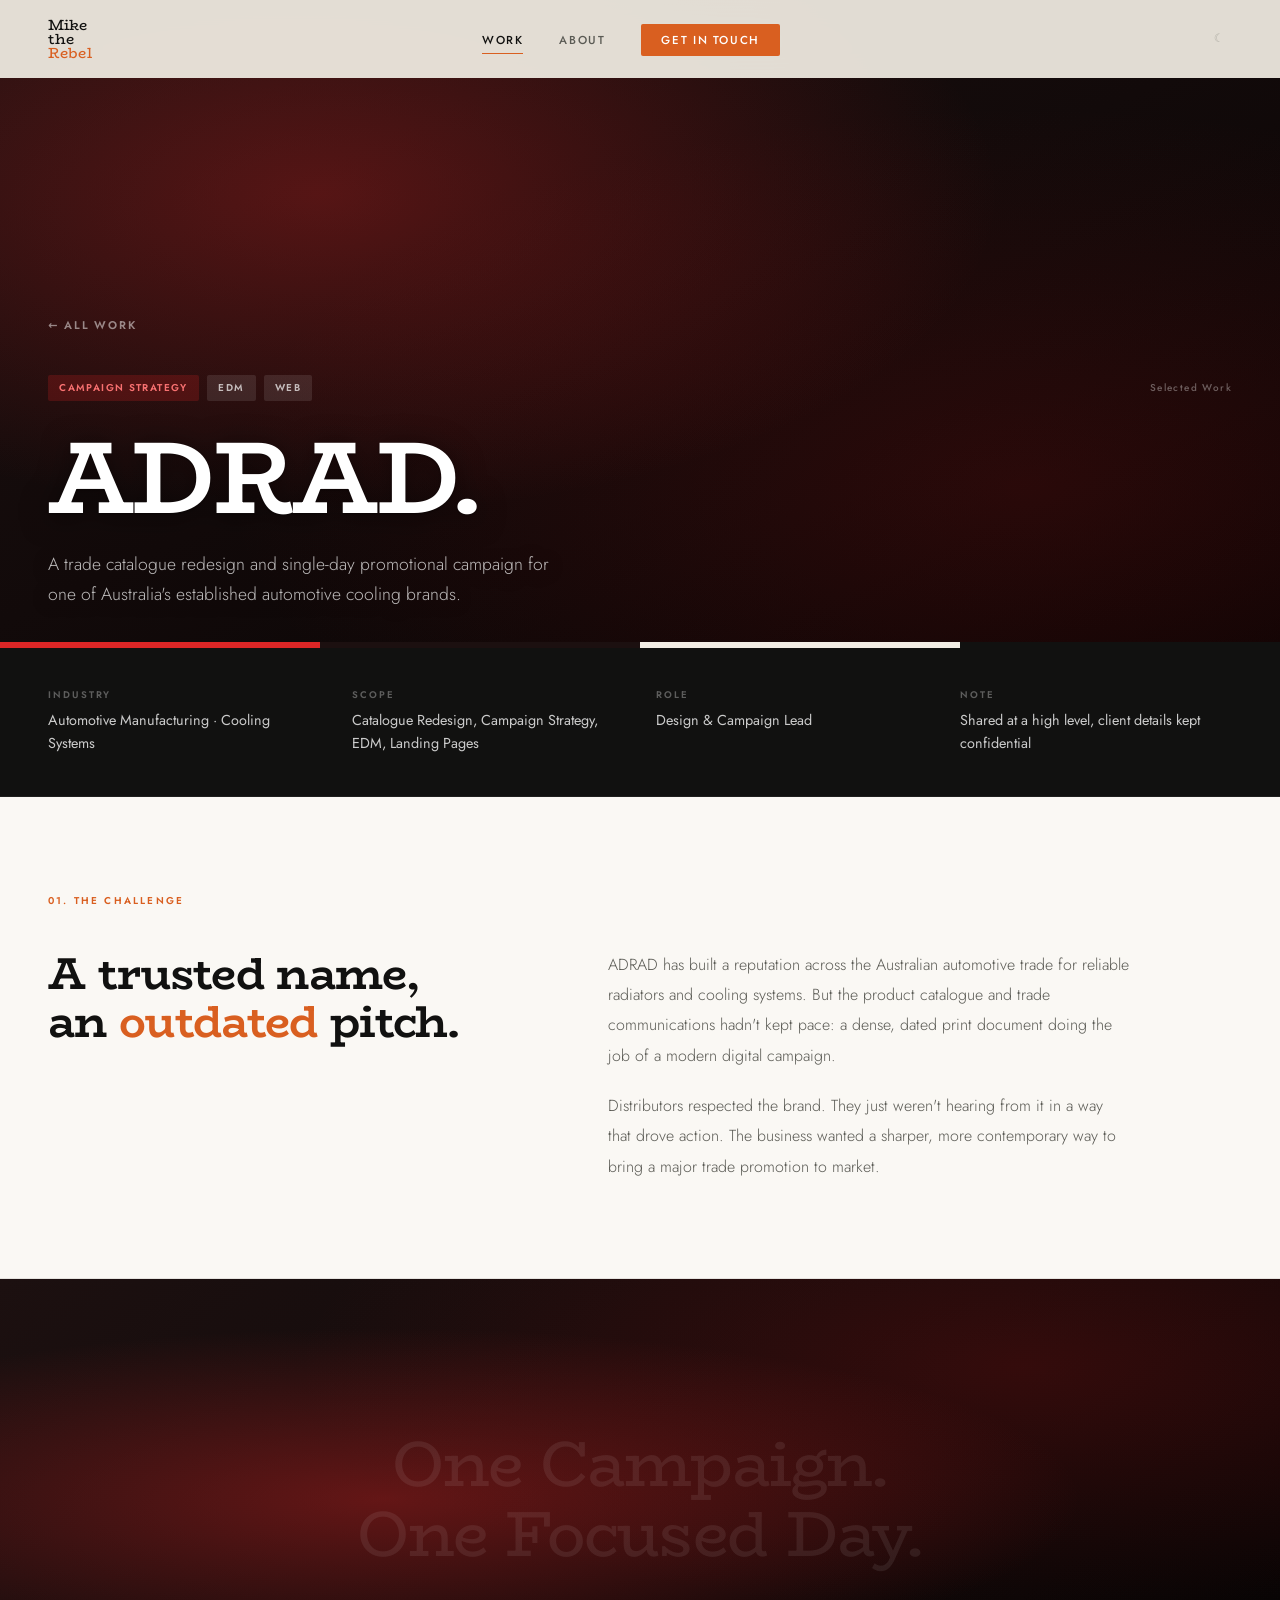
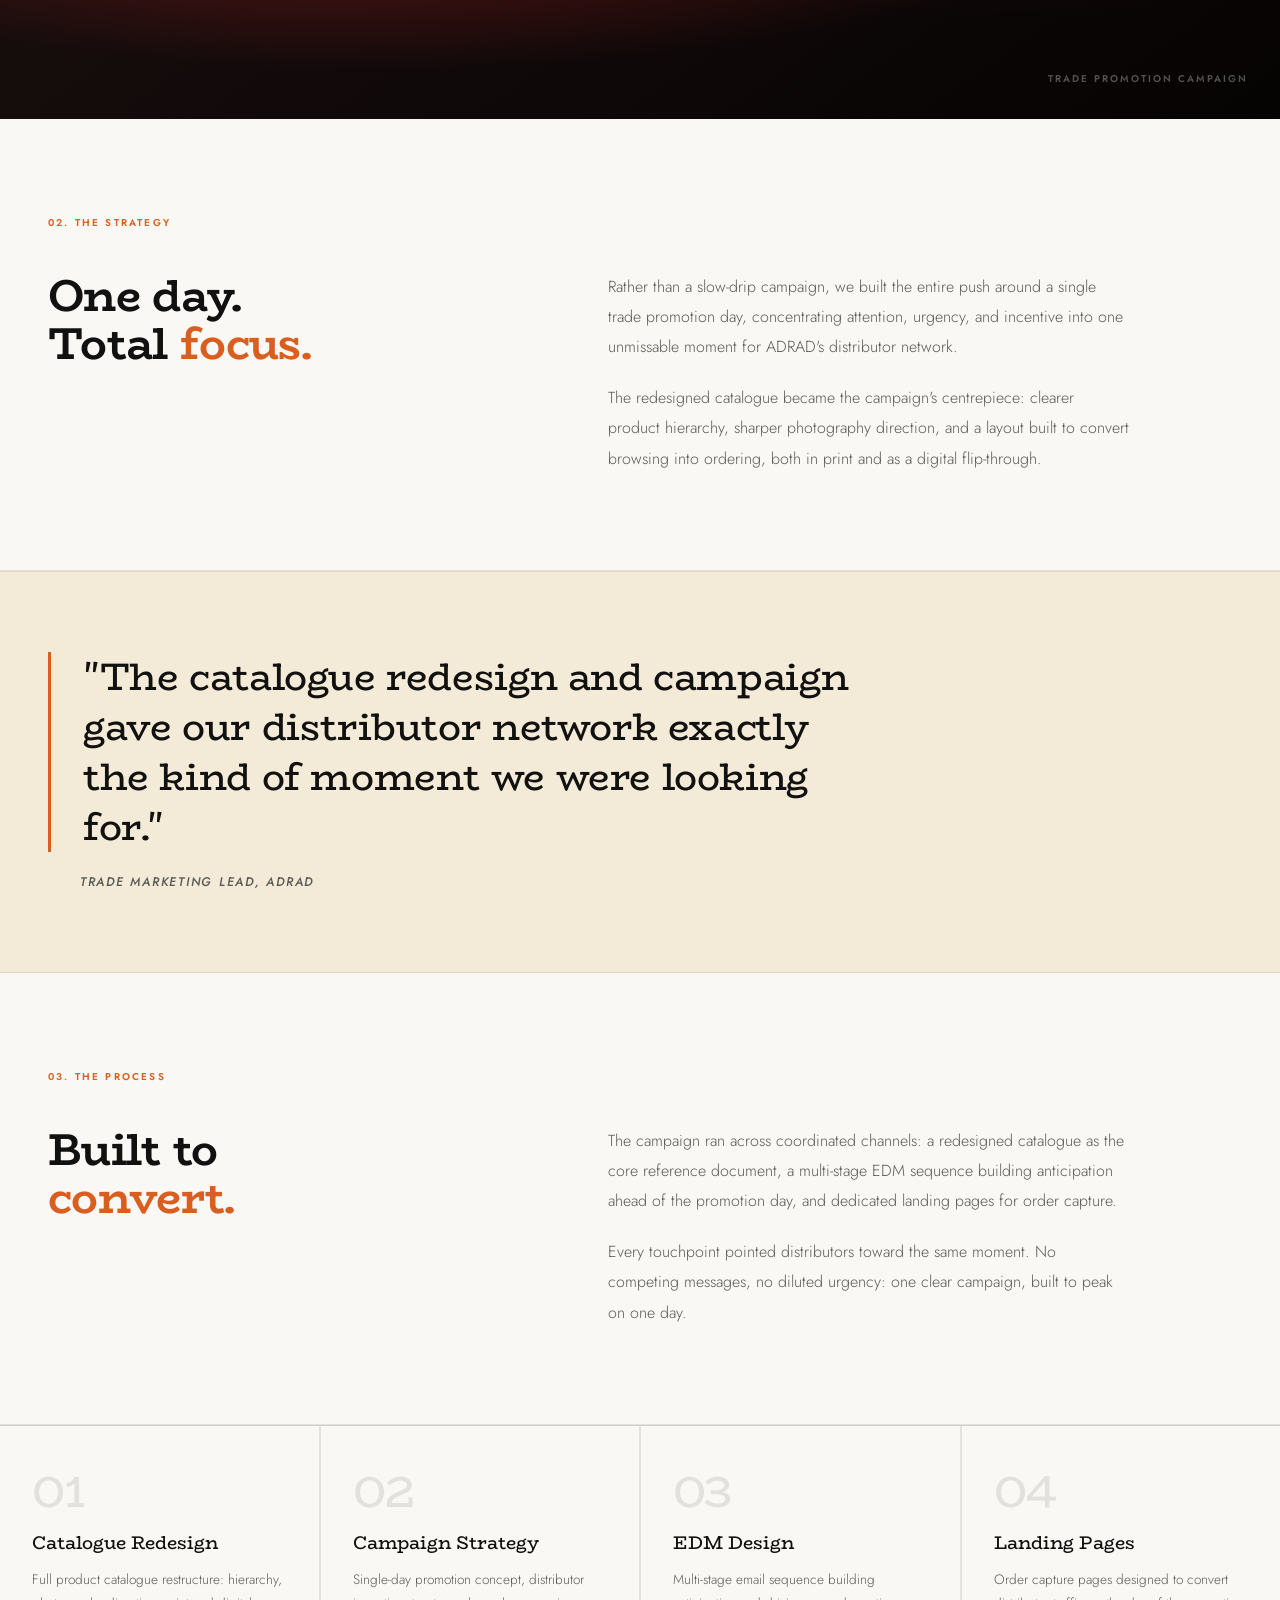
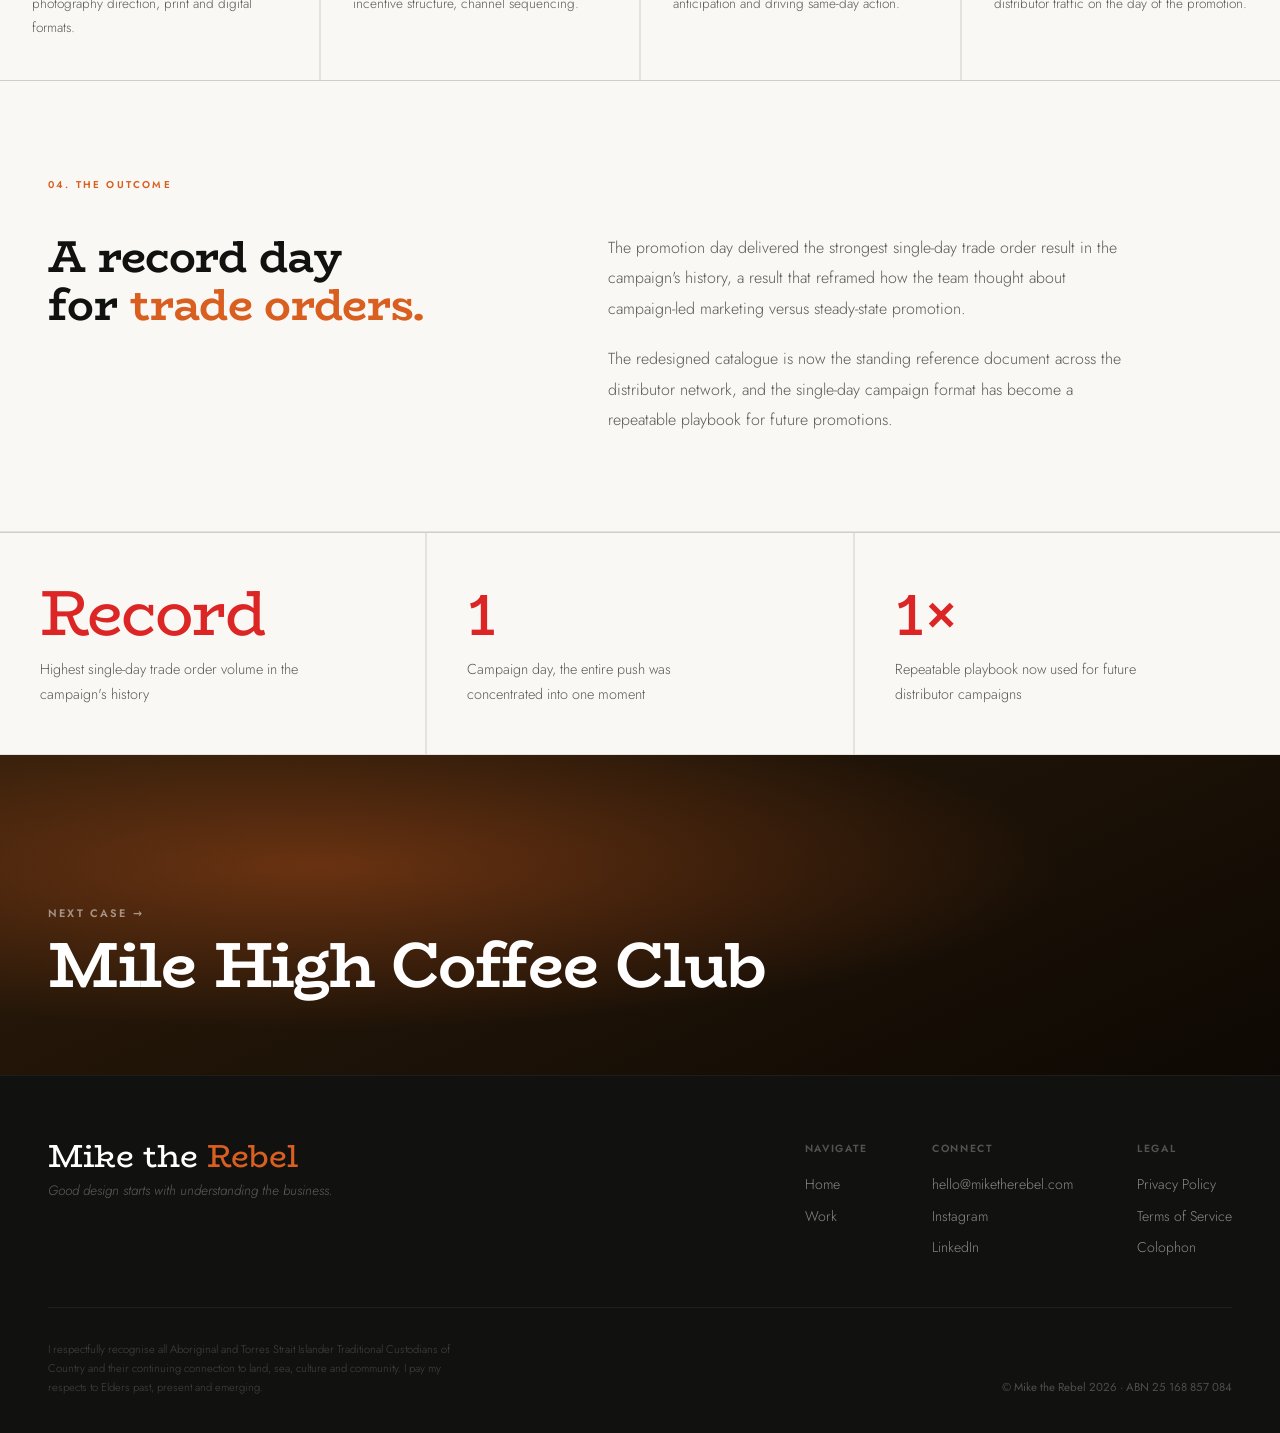
==== case-adrad.html @ 2c019731 "Add files via upload" ====
<!DOCTYPE html>
<html lang="en">
<head>
<!-- Google Tag Manager -->
<script>(function(w,d,s,l,i){w[l]=w[l]||[];w[l].push({'gtm.start':new Date().getTime(),event:'gtm.js'});var f=d.getElementsByTagName(s)[0],j=d.createElement(s),dl=l!='dataLayer'?'&l='+l:'';j.async=true;j.src='https://www.googletagmanager.com/gtm.js?id='+i+dl;f.parentNode.insertBefore(j,f);})(window,document,'script','dataLayer','GTM-M5HVZM4V');</script>
<!-- End Google Tag Manager -->

<meta charset="UTF-8">
<meta name="viewport" content="width=device-width, initial-scale=1.0">
<title>ADRAD · Mike Moreno</title>
<link rel="icon" href="assets/favicon.png">
<link href="https://fonts.googleapis.com/css2?family=BioRhyme:wght@800&family=Jost:wght@300;400;500;600;700&display=swap" rel="stylesheet">
<link rel="stylesheet" href="styles/site.css">
<link rel="stylesheet" href="styles/case-study.css">
</head>
<body>
<!-- Google Tag Manager (noscript) -->
<noscript><iframe src="https://www.googletagmanager.com/ns.html?id=GTM-M5HVZM4V" height="0" width="0" style="display:none;visibility:hidden"></iframe></noscript>
<!-- End Google Tag Manager (noscript) -->

<div id="nav-slot"></div>

<header class="cs-hero" style="--accent:#dc2626;">
  <div class="cs-hero-bg">
    <div class="cs-hero-grad" style="background: linear-gradient(155deg,#1c1010 0%, #120a0a 50%, #060303 100%)"></div>
    <div class="cs-hero-texture" style="background: radial-gradient(ellipse at 25% 30%, rgba(220,38,38,0.32) 0%, transparent 50%), radial-gradient(ellipse at 80% 75%, rgba(150,20,20,0.22) 0%, transparent 55%)"></div>
  </div>
  <div class="cs-hero-content">
    <a href="work.html" class="cs-back">← All Work</a>
    <div class="cs-meta-row">
      <span class="cs-meta-pill" style="background: rgba(220,38,38,0.22); color: #f87171;">Campaign Strategy</span>
      <span class="cs-meta-pill">EDM</span>
      <span class="cs-meta-pill">Web</span>
      <span class="cs-meta-year">Selected Work</span>
    </div>
    <h1 class="cs-headline">ADRAD.</h1>
    <p class="cs-tagline">A trade catalogue redesign and single-day promotional campaign for one of Australia's established automotive cooling brands.</p>
  </div>
  <div class="cs-hero-swatch">
    <div class="cs-swatch-block" style="background:#dc2626"></div>
    <div class="cs-swatch-block" style="background:#1c1010"></div>
    <div class="cs-swatch-block" style="background:#f2ede4"></div>
    <div class="cs-swatch-block" style="background:#111110"></div>
  </div>
</header>

<section class="cs-overview">
  <div class="cs-overview-grid">
    <div class="cs-kv"><span class="cs-kv-label">Industry</span><span class="cs-kv-val">Automotive Manufacturing · Cooling Systems</span></div>
    <div class="cs-kv"><span class="cs-kv-label">Scope</span><span class="cs-kv-val">Catalogue Redesign, Campaign Strategy, EDM, Landing Pages</span></div>
    <div class="cs-kv"><span class="cs-kv-label">Role</span><span class="cs-kv-val">Design &amp; Campaign Lead</span></div>
    <div class="cs-kv"><span class="cs-kv-label">Note</span><span class="cs-kv-val">Shared at a high level, client details kept confidential</span></div>
  </div>
</section>

<main class="cs-body">

  <section class="cs-section reveal">
    <div class="cs-section-label">01. The Challenge</div>
    <div class="cs-section-grid">
      <h2 class="cs-section-headline">A trusted name,<br>an <span class="accent">outdated</span> pitch.</h2>
      <div class="cs-section-copy">
        <p>ADRAD has built a reputation across the Australian automotive trade for reliable radiators and cooling systems. But the product catalogue and trade communications hadn't kept pace: a dense, dated print document doing the job of a modern digital campaign.</p>
        <p>Distributors respected the brand. They just weren't hearing from it in a way that drove action. The business wanted a sharper, more contemporary way to bring a major trade promotion to market.</p>
      </div>
    </div>
  </section>

  <div class="cs-visual-break" style="background: linear-gradient(145deg,#1c1010,#060303); min-height: 440px; position: relative; overflow: hidden;">
    <div style="position:absolute;inset:0;background:radial-gradient(ellipse at 30% 50%, rgba(220,38,38,0.4) 0%, transparent 55%), radial-gradient(ellipse at 80% 20%, rgba(150,20,20,0.28) 0%, transparent 50%)"></div>
    <div style="position:absolute;inset:0;display:flex;align-items:center;justify-content:center;padding:3rem;">
      <p style="font-family:var(--bio);font-size:clamp(2.2rem,5vw,4rem);color:rgba(255,255,255,0.08);line-height:1.1;letter-spacing:-0.02em;user-select:none;text-align:center;">One Campaign.<br>One Focused Day.</p>
    </div>
    <div style="position:absolute;bottom:2rem;right:2rem;font-size:0.62rem;font-weight:600;letter-spacing:0.2em;text-transform:uppercase;color:rgba(255,255,255,0.3);">Trade Promotion Campaign</div>
  </div>

  <section class="cs-section reveal">
    <div class="cs-section-label">02. The Strategy</div>
    <div class="cs-section-grid">
      <h2 class="cs-section-headline">One day.<br>Total <span class="accent">focus.</span></h2>
      <div class="cs-section-copy">
        <p>Rather than a slow-drip campaign, we built the entire push around a single trade promotion day, concentrating attention, urgency, and incentive into one unmissable moment for ADRAD's distributor network.</p>
        <p>The redesigned catalogue became the campaign's centrepiece: clearer product hierarchy, sharper photography direction, and a layout built to convert browsing into ordering, both in print and as a digital flip-through.</p>
      </div>
    </div>
  </section>

  <div class="cs-pull-quote">
    <blockquote>"The catalogue redesign and campaign gave our distributor network exactly the kind of moment we were looking for."</blockquote>
    <cite>Trade Marketing Lead, ADRAD</cite>
  </div>

  <section class="cs-section reveal">
    <div class="cs-section-label">03. The Process</div>
    <div class="cs-section-grid">
      <h2 class="cs-section-headline">Built to<br><span class="accent">convert.</span></h2>
      <div class="cs-section-copy">
        <p>The campaign ran across coordinated channels: a redesigned catalogue as the core reference document, a multi-stage EDM sequence building anticipation ahead of the promotion day, and dedicated landing pages for order capture.</p>
        <p>Every touchpoint pointed distributors toward the same moment. No competing messages, no diluted urgency: one clear campaign, built to peak on one day.</p>
      </div>
    </div>
  </section>

  <div class="cs-process-steps">
    <div class="cs-step">
      <div class="cs-step-num">01</div>
      <div class="cs-step-title">Catalogue Redesign</div>
      <div class="cs-step-desc">Full product catalogue restructure: hierarchy, photography direction, print and digital formats.</div>
    </div>
    <div class="cs-step">
      <div class="cs-step-num">02</div>
      <div class="cs-step-title">Campaign Strategy</div>
      <div class="cs-step-desc">Single-day promotion concept, distributor incentive structure, channel sequencing.</div>
    </div>
    <div class="cs-step">
      <div class="cs-step-num">03</div>
      <div class="cs-step-title">EDM Design</div>
      <div class="cs-step-desc">Multi-stage email sequence building anticipation and driving same-day action.</div>
    </div>
    <div class="cs-step">
      <div class="cs-step-num">04</div>
      <div class="cs-step-title">Landing Pages</div>
      <div class="cs-step-desc">Order capture pages designed to convert distributor traffic on the day of the promotion.</div>
    </div>
  </div>

  <section class="cs-section reveal">
    <div class="cs-section-label">04. The Outcome</div>
    <div class="cs-section-grid">
      <h2 class="cs-section-headline">A record day<br>for <span class="accent">trade orders.</span></h2>
      <div class="cs-section-copy">
        <p>The promotion day delivered the strongest single-day trade order result in the campaign's history, a result that reframed how the team thought about campaign-led marketing versus steady-state promotion.</p>
        <p>The redesigned catalogue is now the standing reference document across the distributor network, and the single-day campaign format has become a repeatable playbook for future promotions.</p>
      </div>
    </div>
  </section>

  <div class="cs-results">
    <div class="cs-result">
      <div class="cs-result-num" style="color:#dc2626">Record</div>
      <div class="cs-result-label">Highest single-day trade order volume in the campaign's history</div>
    </div>
    <div class="cs-result">
      <div class="cs-result-num" style="color:#dc2626">1</div>
      <div class="cs-result-label">Campaign day, the entire push was concentrated into one moment</div>
    </div>
    <div class="cs-result">
      <div class="cs-result-num" style="color:#dc2626">1×</div>
      <div class="cs-result-label">Repeatable playbook now used for future distributor campaigns</div>
    </div>
  </div>

</main>

<div class="cs-next">
  <a href="case-mile-high.html" class="cs-next-inner">
    <span class="cs-next-label">Next Case →</span>
    <h2 class="cs-next-title">Mile High Coffee Club</h2>
    <div class="cs-next-bg" style="background:linear-gradient(155deg,#2d1c0a,#0e0904)"></div>
    <div class="cs-next-texture" style="background:radial-gradient(ellipse at 25% 35%, rgba(217,95,32,0.38) 0%, transparent 55%)"></div>
  </a>
</div>

<div id="footer-slot"></div>
<script src="scripts/chrome.js"></script>
<script>MTR.injectChrome({ onDark: false });</script>
</body>
</html>
---- styles/site.css ----
/* ══════════════════════════════════════════
   MIKE THE REBEL — SITE STYLES
   Shared across all pages
   ══════════════════════════════════════════ */

*, *::before, *::after { box-sizing: border-box; margin: 0; padding: 0; }

:root {
  --black:    #111110;
  --charcoal: #2e2e2b;
  --mid:      #5a5a54;
  --softmid:  #8a8a80;
  --cream:    #f4ead8;
  --offwhite: #faf8f4;
  --white:    #ffffff;
  --orange:   #d95f20;
  --orange-dk:#b04a14;
  --charcoal-soft: #2b2620;
  --grain: url("data:image/svg+xml,%3Csvg xmlns='http://www.w3.org/2000/svg' viewBox='0 0 220 220'%3E%3Cfilter id='n'%3E%3CfeTurbulence type='fractalNoise' baseFrequency='0.85' numOctaves='2' stitchTiles='stitch' result='t'/%3E%3CfeColorMatrix in='t' type='saturate' values='0'/%3E%3C/filter%3E%3Crect width='100%25' height='100%25' filter='url(%23n)'/%3E%3C/svg%3E");

  --bio: 'BioRhyme', Georgia, serif;
  --sans: 'Jost', system-ui, sans-serif;

  /* semantic — light theme default */
  --page-bg:       var(--offwhite);
  --page-bg-alt:   var(--cream);
  --surface-dark:  var(--black);
  --surface-dark2: var(--charcoal);
  --fg:            var(--black);
  --fg-muted:      var(--mid);
  --fg-soft:       var(--softmid);
  --hairline:      rgba(0,0,0,0.09);
  --nav-bg:        rgba(242,237,228,0.93);
  --nav-border:    rgba(0,0,0,0.07);
}
html[data-theme="dark"] {
  --page-bg:       #131210;
  --page-bg-alt:   #1c1a17;
  --surface-dark:  #0a0908;
  --surface-dark2: #201d19;
  --fg:            #f7f2ea;
  --fg-muted:      rgba(247,242,234,0.74);
  --fg-soft:       rgba(247,242,234,0.52);
  --hairline:      rgba(255,255,255,0.09);
  --nav-bg:        rgba(19,18,16,0.88);
  --nav-border:    rgba(255,255,255,0.07);
}

html { scroll-behavior: smooth; }
body {
  background: var(--page-bg);
  color: var(--fg);
  font-family: var(--sans);
  font-size: 16px;
  line-height: 1.65;
  overflow-x: hidden;
  -webkit-font-smoothing: antialiased;
  transition: background-color 0.35s ease, color 0.35s ease;
}

a { color: inherit; }
img { max-width: 100%; display: block; }
button { font: inherit; }

/* ───────── NAV ───────── */
.site-nav {
  position: fixed; top: 0; left: 0; right: 0; z-index: 100;
  display: flex; align-items: center; justify-content: space-between;
  padding: 1.1rem 3rem;
  background: var(--nav-bg);
  backdrop-filter: blur(14px);
  -webkit-backdrop-filter: blur(14px);
  border-bottom: none;
  transition: background-color 0.35s ease;
}
.site-nav.on-dark {
  background: rgba(17,17,16,0.82);
}
.nav-logo {
  font-family: var(--bio);
  font-size: 0.92rem;
  letter-spacing: 0.01em;
  color: var(--fg);
  text-decoration: none;
  display: flex; flex-direction: column; line-height: 0.98;
}
.nav-logo span { display: block; }
.nav-logo .accent { color: var(--orange); }
.site-nav.on-dark .nav-logo { color: var(--white); }

.nav-links { display: flex; gap: 2.25rem; list-style: none; align-items: center; }
.nav-links a {
  font-size: 0.72rem; font-weight: 500;
  letter-spacing: 0.14em; text-transform: uppercase;
  color: var(--fg-muted); text-decoration: none;
  transition: color 0.2s;
  position: relative;
}
.nav-links a:hover { color: var(--orange); }
.nav-links a.active { color: var(--fg); }
.nav-links a.active::after {
  content: ''; position: absolute;
  left: 0; right: 0; bottom: -6px;
  height: 1.5px; background: var(--orange);
}
.site-nav.on-dark .nav-links a { color: rgba(255,255,255,0.5); }
.site-nav.on-dark .nav-links a:hover { color: var(--orange); }
.site-nav.on-dark .nav-links a.active { color: var(--white); }

.theme-toggle {
  margin-left: 2.25rem;
  width: 26px; height: 26px; border-radius: 50%;
  border: 1px solid transparent;
  background: transparent;
  color: var(--fg-soft);
  cursor: pointer;
  padding: 0; line-height: 1; box-sizing: border-box;
  display: inline-flex; align-items: center; justify-content: center;
  font-size: 0.72rem;
  opacity: 0.55;
  transition: opacity 0.2s, color 0.2s;
}
.theme-toggle:hover { opacity: 1; color: var(--orange); border-color: var(--nav-border); }

.nav-burger { display: none; background: none; border: none; cursor: pointer; padding: 0; width: 24px; height: 18px; flex-direction: column; justify-content: space-between; z-index: 95; position: relative; }
.nav-burger span { display: block; height: 2px; width: 100%; background: var(--fg); border-radius: 1px; transition: transform 0.25s ease, opacity 0.2s ease; }
.site-nav.on-dark .nav-burger span { background: var(--white); }
.site-nav.menu-open .nav-burger span:nth-child(1) { transform: translateY(8px) rotate(45deg); }
.site-nav.menu-open .nav-burger span:nth-child(2) { opacity: 0; }
.site-nav.menu-open .nav-burger span:nth-child(3) { transform: translateY(-8px) rotate(-45deg); }
.theme-toggle .tt-sun { display: none; }
.theme-toggle .tt-moon { display: inline; }
html[data-theme="dark"] .theme-toggle .tt-sun { display: inline; }
html[data-theme="dark"] .theme-toggle .tt-moon { display: none; }
.site-nav.on-dark .theme-toggle { color: rgba(255,255,255,0.45); }

.nav-cta {
  background: var(--orange); color: var(--white) !important;
  padding: 0.5rem 1.25rem;
  border-radius: 2px;
  letter-spacing: 0.1em;
  transition: background 0.2s;
}
.nav-cta:hover { background: var(--orange-dk) !important; color: var(--white) !important; }
.nav-cta.active::after { display: none; }

/* ───────── TYPOGRAPHY BITS ───────── */
.eyebrow, .sec-label {
  font-size: 0.68rem; font-weight: 600;
  letter-spacing: 0.2em; text-transform: uppercase;
  color: var(--orange);
  display: inline-flex; align-items: center; gap: 0.65rem;
}
.on-dark .sec-label { color: var(--orange); }

.t-hero {
  font-family: var(--bio);
  font-size: clamp(3.5rem, 7.5vw, 7rem);
  line-height: 0.95;
  letter-spacing: -0.02em;
}
.t-h1 {
  font-family: var(--bio);
  font-size: clamp(2.5rem, 5vw, 4.5rem);
  line-height: 1.02;
  letter-spacing: -0.01em;
}
.t-h2 {
  font-family: var(--bio);
  font-size: clamp(2rem, 3.5vw, 3rem);
  line-height: 1.1;
}
.t-h3 {
  font-family: var(--bio);
  font-size: 1.5rem;
  line-height: 1.2;
}
.accent { color: var(--orange); }

/* ───────── BUTTONS ───────── */
.btn {
  display: inline-block;
  font-family: var(--sans);
  font-size: 0.75rem;
  font-weight: 600;
  letter-spacing: 0.12em;
  text-transform: uppercase;
  padding: 0.9rem 2rem;
  border-radius: 2px;
  text-decoration: none;
  cursor: pointer;
  border: none;
  transition: all 0.2s;
}
.btn-primary { background: var(--black); color: var(--white); }
.btn-primary:hover { background: var(--orange); color: var(--white); }
html[data-theme="dark"] .btn-primary { background: var(--white); color: var(--black); }
html[data-theme="dark"] .btn-primary:hover { background: var(--orange); color: var(--white); }

.btn-orange { background: var(--orange); color: var(--white); }
.btn-orange:hover { background: var(--orange-dk); }

.btn-ghost {
  background: transparent; color: var(--black);
  border: 1.5px solid rgba(0,0,0,0.2);
}
.btn-ghost:hover { border-color: var(--black); }
.on-dark .btn-ghost {
  color: var(--white);
  border-color: rgba(255,255,255,0.22);
}
.on-dark .btn-ghost:hover { border-color: var(--white); }

/* ───────── DARK MODE: SECTION OVERRIDES ───────── */
html[data-theme="dark"] .about { background: var(--page-bg); }
html[data-theme="dark"] .services { background: var(--page-bg-alt); }
html[data-theme="dark"] .service-card { background: var(--page-bg-alt); }
html[data-theme="dark"] .service-card:hover { background: var(--surface-dark2); }
html[data-theme="dark"] .faq { background: var(--page-bg); }
html[data-theme="dark"] .it-card:hover { background: var(--surface-dark2); }
html[data-theme="dark"] .work-cta-row { background: var(--page-bg); }
html[data-theme="dark"] .ins-card { background: var(--page-bg); }
html[data-theme="dark"] .ins-card:hover { background: var(--surface-dark2); }
html[data-theme="dark"] .ins-featured-info { background: var(--page-bg); }
html[data-theme="dark"] .post-related-card { background: var(--page-bg); }
html[data-theme="dark"] .post-highlight { background: var(--surface-dark2); border-color: rgba(255,255,255,0.08); }
html[data-theme="dark"] .post-pull { background: var(--surface-dark2); }
html[data-theme="dark"] .post-author-card { background: var(--surface-dark2); border-color: rgba(255,255,255,0.08); }
html[data-theme="dark"] .cs-step { background: var(--page-bg); }
html[data-theme="dark"] .cs-result { background: var(--page-bg); }
html[data-theme="dark"] .cs-pull-quote { background: var(--surface-dark2); }
html[data-theme="dark"] .filter-bar { background: var(--surface-dark2); }
html[data-theme="dark"] .project-card { background: var(--surface-dark2); }
html[data-theme="dark"] .auto-teaser { background: var(--page-bg); }
html[data-theme="dark"] .auto-scope { background: var(--page-bg-alt); }
html[data-theme="dark"] .auto-scope-item { background: var(--page-bg); }
html[data-theme="dark"] .ins-grid-label { background: var(--page-bg); }

/* ───────── FOOTER ───────── */
.site-footer {
  background: var(--black);
  border-top: 1px solid rgba(255,255,255,0.05);
  padding: 4rem 3rem 2.25rem;
}
.footer-top {
  display: flex; justify-content: space-between; align-items: flex-start;
  gap: 3rem;
  padding-bottom: 2.5rem;
  border-bottom: 1px solid rgba(255,255,255,0.06);
  margin-bottom: 2rem;
}
.footer-logo {
  font-family: var(--bio);
  font-size: 2rem; color: var(--white); line-height: 1;
}
.footer-logo .accent { color: var(--orange); }
.footer-tagline {
  font-size: 0.85rem; font-weight: 300;
  color: rgba(255,255,255,0.32);
  margin-top: 0.4rem; font-style: italic;
}
.footer-links { display: flex; gap: 4rem; }
.footer-col h4 {
  font-size: 0.65rem; font-weight: 600;
  letter-spacing: 0.16em; text-transform: uppercase;
  color: rgba(255,255,255,0.28); margin-bottom: 1rem;
}
.footer-col a {
  display: block; font-size: 0.88rem; font-weight: 300;
  color: rgba(255,255,255,0.5); text-decoration: none;
  margin-bottom: 0.5rem; transition: color 0.2s;
}
.footer-col a:hover { color: var(--orange); }
.footer-bottom {
  display: flex; justify-content: space-between; align-items: flex-end;
  gap: 2rem;
}
.footer-ack {
  max-width: 430px; font-size: 0.7rem; font-weight: 300;
  color: rgba(255,255,255,0.22); line-height: 1.7;
}
.footer-copy { font-size: 0.72rem; color: rgba(255,255,255,0.25); white-space: nowrap; }

/* ───────── REVEAL ON SCROLL ───────── */
.reveal { opacity: 0; transform: translateY(22px); transition: opacity 0.65s ease, transform 0.65s ease; }
.reveal.visible { opacity: 1; transform: translateY(0); }

/* ───────── CONTAINERS ───────── */
.container { max-width: 1280px; margin: 0 auto; padding: 0 3rem; }
.container-narrow { max-width: 720px; margin: 0 auto; padding: 0 2rem; }

/* ───────── LEGAL PAGES ───────── */
.legal-hero {
  background: var(--surface-dark);
  padding: 9rem 3rem 4rem;
}
.legal-hero h1 {
  font-family: var(--bio); font-size: clamp(2.5rem, 5vw, 4rem);
  color: var(--white); letter-spacing: -0.02em;
}
.legal-hero p {
  font-size: 0.95rem; font-weight: 300; color: rgba(255,255,255,0.5);
  margin-top: 1rem; max-width: 520px;
}
.legal-body {
  background: var(--page-bg); padding: 4rem 3rem 6rem;
  max-width: 760px; margin: 0 auto;
}
.legal-body h2 {
  font-family: var(--bio); font-size: 1.4rem; color: var(--fg);
  margin: 2.5rem 0 1rem;
}
.legal-body h2:first-child { margin-top: 0; }
.legal-body p {
  font-size: 0.95rem; font-weight: 300; color: var(--fg-muted);
  line-height: 1.85; margin-bottom: 1rem;
}
.legal-body a { color: var(--orange); text-decoration: none; }
.legal-body a:hover { text-decoration: underline; }
@media (max-width: 860px) { .legal-hero, .legal-body { padding-left: 1.5rem; padding-right: 1.5rem; } }

/* ───────── MARQUEE ───────── */
.marquee-strip {
  background: var(--orange);
  padding: 0.7rem 0; overflow: hidden; white-space: nowrap;
}
.marquee-inner { display: inline-flex; animation: marquee 42s linear infinite; }
.marquee-item {
  font-family: var(--bio);
  font-size: 0.9rem; letter-spacing: 0.14em;
  color: var(--white); padding: 0 2.5rem; text-transform: uppercase;
}
.marquee-sep { color: rgba(255,255,255,0.38); padding: 0 0.75rem; }
@keyframes marquee {
  from { transform: translateX(0); }
  to   { transform: translateX(-50%); }
}

/* ───────── MOBILE ───────── */
@media (max-width: 860px) {
  .site-nav { display: grid; grid-template-columns: 40px 1fr 40px; align-items: center; padding: 1rem 1.25rem; }
  .nav-burger { display: flex; grid-column: 1; grid-row: 1; justify-self: start; }
  .site-nav .nav-logo { grid-column: 2; grid-row: 1; justify-self: center; text-align: left; align-items: flex-start; }
  .site-nav .theme-toggle { grid-column: 3; grid-row: 1; justify-self: end; margin-left: 0; z-index: 95; position: relative; }
  .nav-links {
    display: flex; flex-direction: column; align-items: stretch; gap: 0;
    position: fixed; inset: 0 0 auto 0; top: 0;
    padding: 5.5rem 1.5rem 2rem;
    background: var(--page-bg);
    transform: translateY(-100%); opacity: 0; visibility: hidden;
    transition: transform 0.3s ease, opacity 0.3s ease, visibility 0.3s;
    z-index: 90; max-height: 100vh; overflow-y: auto;
  }
  .site-nav.menu-open .nav-links { transform: translateY(0); opacity: 1; visibility: visible; }
  .nav-links li { width: 100%; }
  .nav-links a { display: block; padding: 1.1rem 0; font-size: 1rem; border-bottom: 1px solid var(--hairline); }
  .nav-links a.active::after { display: none; }
  .nav-links .nav-cta { display: inline-block; padding: 1rem 3rem; margin-top: 1.25rem; text-align: center; }
  .site-footer { padding: 3rem 1.5rem 2rem; }
  .footer-top { flex-direction: column; gap: 2rem; }
  .footer-links { flex-wrap: wrap; gap: 2rem; }
  .footer-bottom { flex-direction: column; gap: 1.25rem; align-items: flex-start; }
  .container, .container-narrow { padding: 0 1.5rem; }
}
---- styles/case-study.css ----
/* ═══════════════════════════════════════
   CASE STUDY SHARED STYLES
   ═══════════════════════════════════════ */

/* ── HERO ── */
.cs-hero {
  min-height: 72vh;
  position: relative; overflow: hidden;
  display: flex; flex-direction: column;
  justify-content: flex-end;
  padding-top: 5rem;
}
@media (max-width: 860px) { .cs-hero { min-height: 62vh; } }
.cs-hero-bg { position: absolute; inset: 0; }
.cs-hero-grad, .cs-hero-texture { position: absolute; inset: 0; }
.cs-hero-content {
  position: relative; z-index: 2;
  padding: 4rem 3rem 2rem;
}
.cs-back {
  display: inline-flex; align-items: center; gap: 0.5rem;
  font-size: 0.7rem; font-weight: 600;
  letter-spacing: 0.16em; text-transform: uppercase;
  color: rgba(255,255,255,0.5);
  text-decoration: none; margin-bottom: 2.5rem;
  transition: color 0.2s;
}
.cs-back:hover { color: rgba(255,255,255,0.9); }
.cs-meta-row {
  display: flex; align-items: center; gap: 0.5rem;
  flex-wrap: wrap; margin-bottom: 1.75rem;
}
.cs-meta-pill {
  font-size: 0.62rem; font-weight: 600;
  letter-spacing: 0.14em; text-transform: uppercase;
  background: rgba(255,255,255,0.1); color: rgba(255,255,255,0.7);
  padding: 0.3rem 0.7rem; border-radius: 2px;
}
.cs-meta-year {
  font-size: 0.62rem; font-weight: 500;
  letter-spacing: 0.14em;
  color: rgba(255,255,255,0.35);
  margin-left: auto;
}
.cs-headline {
  font-family: var(--bio);
  font-size: clamp(3.5rem, 8vw, 7.5rem);
  color: var(--white); line-height: 0.95;
  letter-spacing: -0.025em;
  margin-bottom: 1.5rem;
  text-shadow: 0 4px 28px rgba(0,0,0,0.55), 0 1px 3px rgba(0,0,0,0.4);
}
.cs-tagline {
  font-size: 1.1rem; font-weight: 300;
  color: rgba(255,255,255,0.72);
  max-width: 520px; line-height: 1.7;
  text-shadow: 0 2px 16px rgba(0,0,0,0.5);
}
.cs-meta-pill { text-shadow: none; }
.cs-hero-swatch {
  position: relative; z-index: 2;
  display: flex; height: 6px;
}
.cs-swatch-block { flex: 1; }

/* ── OVERVIEW ── */
.cs-overview {
  background: var(--surface-dark);
  padding: 2.5rem 3rem;
  border-bottom: 1px solid rgba(255,255,255,0.06);
}
.cs-overview-grid {
  display: grid; grid-template-columns: repeat(4, 1fr);
  gap: 2rem;
}
.cs-kv { display: flex; flex-direction: column; gap: 0.3rem; }
.cs-kv-label {
  font-size: 0.6rem; font-weight: 600;
  letter-spacing: 0.2em; text-transform: uppercase;
  color: rgba(255,255,255,0.32);
}
.cs-kv-val {
  font-size: 0.9rem; font-weight: 400;
  color: rgba(255,255,255,0.78);
}

/* ── BODY ── */
.cs-body {
  background: var(--page-bg);
}

/* ── SECTION ── */
.cs-section {
  padding: 6rem 3rem;
  border-bottom: 1px solid var(--hairline);
}
.cs-section-label {
  font-size: 0.62rem; font-weight: 600;
  letter-spacing: 0.22em; text-transform: uppercase;
  color: var(--orange);
  margin-bottom: 2.5rem;
}
.cs-section-grid {
  display: grid; grid-template-columns: 1fr 1.3fr;
  gap: 5rem; align-items: start;
}
.cs-section-headline {
  font-family: var(--bio);
  font-size: clamp(2rem, 3.5vw, 3rem);
  color: var(--fg); line-height: 1.08;
  letter-spacing: -0.015em;
  position: sticky; top: 7rem;
}
.cs-section-copy {
  font-size: 1rem; font-weight: 300;
  color: var(--fg-muted); line-height: 1.9;
  max-width: 58ch;
}
.cs-section-copy p + p { margin-top: 1.25rem; }

/* ── VISUAL BREAK ── */
.cs-visual-break {
  width: 100%;
}

/* ── PULL QUOTE ── */
.cs-pull-quote {
  padding: 5rem 3rem;
  background: var(--page-bg-alt);
  border-top: 1px solid var(--hairline);
  border-bottom: 1px solid var(--hairline);
  display: flex; flex-direction: column;
  align-items: flex-start; gap: 1.25rem;
  max-width: none;
}
.cs-pull-quote blockquote {
  font-family: var(--bio);
  font-size: clamp(1.6rem, 3vw, 2.8rem);
  color: var(--fg); line-height: 1.3;
  letter-spacing: -0.01em;
  max-width: 820px;
  border-left: 3px solid var(--orange);
  padding-left: 2rem;
}
.cs-pull-quote cite {
  font-size: 0.78rem; font-weight: 500;
  letter-spacing: 0.14em; text-transform: uppercase;
  color: var(--fg-muted);
  padding-left: 2rem;
}

/* ── PROCESS STEPS ── */
.cs-process-steps {
  display: grid; grid-template-columns: repeat(4, 1fr);
  gap: 2px; background: var(--hairline);
  border-top: 1px solid var(--hairline);
  border-bottom: 1px solid var(--hairline);
}
.cs-step {
  background: var(--page-bg);
  padding: 2.5rem 2rem;
}
.cs-step-num {
  font-family: var(--bio);
  font-size: 3rem; color: var(--hairline);
  line-height: 1; margin-bottom: 0.85rem;
  letter-spacing: -0.02em;
}
html[data-theme="dark"] .cs-step-num { color: rgba(255,255,255,0.08); }
.cs-step-title {
  font-family: var(--bio);
  font-size: 1.15rem; color: var(--fg);
  margin-bottom: 0.65rem;
}
.cs-step-desc {
  font-size: 0.85rem; font-weight: 300;
  color: var(--fg-muted); line-height: 1.75;
}

/* ── VISUAL GRID ── */
.cs-visual-grid {
  display: grid; grid-template-columns: 1.2fr 0.8fr 0.8fr;
  gap: 2px; background: var(--hairline);
  border-top: 2px solid var(--hairline);
}

/* ── RESULTS ── */
.cs-results {
  display: grid; grid-template-columns: repeat(3, 1fr);
  gap: 2px; background: var(--hairline);
  border-top: 1px solid var(--hairline);
}
.cs-result {
  background: var(--page-bg);
  padding: 3rem 2.5rem;
}
.cs-result-num {
  font-family: var(--bio);
  font-size: clamp(2.5rem, 5vw, 4rem);
  line-height: 1;
  letter-spacing: -0.02em;
  margin-bottom: 0.75rem;
}
.cs-result-label {
  font-size: 0.9rem; font-weight: 300;
  color: var(--fg-muted); line-height: 1.7;
  max-width: 260px;
}

/* ── NEXT CASE ── */
.cs-next {
  border-top: 1px solid var(--hairline);
}
.cs-next-inner {
  display: flex; flex-direction: column;
  justify-content: flex-end;
  padding: 5rem 3rem;
  min-height: 320px;
  text-decoration: none;
  position: relative; overflow: hidden;
  transition: opacity 0.25s;
}
.cs-next-bg, .cs-next-texture {
  position: absolute; inset: 0;
  transition: transform 0.5s ease;
}
.cs-next-inner:hover .cs-next-bg,
.cs-next-inner:hover .cs-next-texture { transform: scale(1.03); }
.cs-next-label {
  position: relative; z-index: 2;
  font-size: 0.68rem; font-weight: 600;
  letter-spacing: 0.2em; text-transform: uppercase;
  color: rgba(255,255,255,0.5);
  margin-bottom: 0.75rem; display: block;
}
.cs-next-title {
  position: relative; z-index: 2;
  font-family: var(--bio);
  font-size: clamp(2.5rem, 5vw, 4.5rem);
  color: var(--white); line-height: 0.95;
  letter-spacing: -0.02em;
}

/* ── MOBILE ── */
@media (max-width: 860px) {
  .cs-hero-content { padding: 3rem 1.5rem 2rem; }
  .cs-overview { padding: 2rem 1.5rem; }
  .cs-overview-grid { grid-template-columns: repeat(2, 1fr); gap: 1.5rem; }
  .cs-section { padding: 4rem 1.5rem; }
  .cs-section-grid { grid-template-columns: 1fr; gap: 2rem; }
  .cs-section-headline { position: static; }
  .cs-pull-quote { padding: 3.5rem 1.5rem; }
  .cs-process-steps { grid-template-columns: 1fr 1fr; }
  .cs-visual-grid { grid-template-columns: 1fr; }
  .cs-results { grid-template-columns: 1fr; }
  .cs-next-inner { padding: 3.5rem 1.5rem; min-height: 240px; }
}
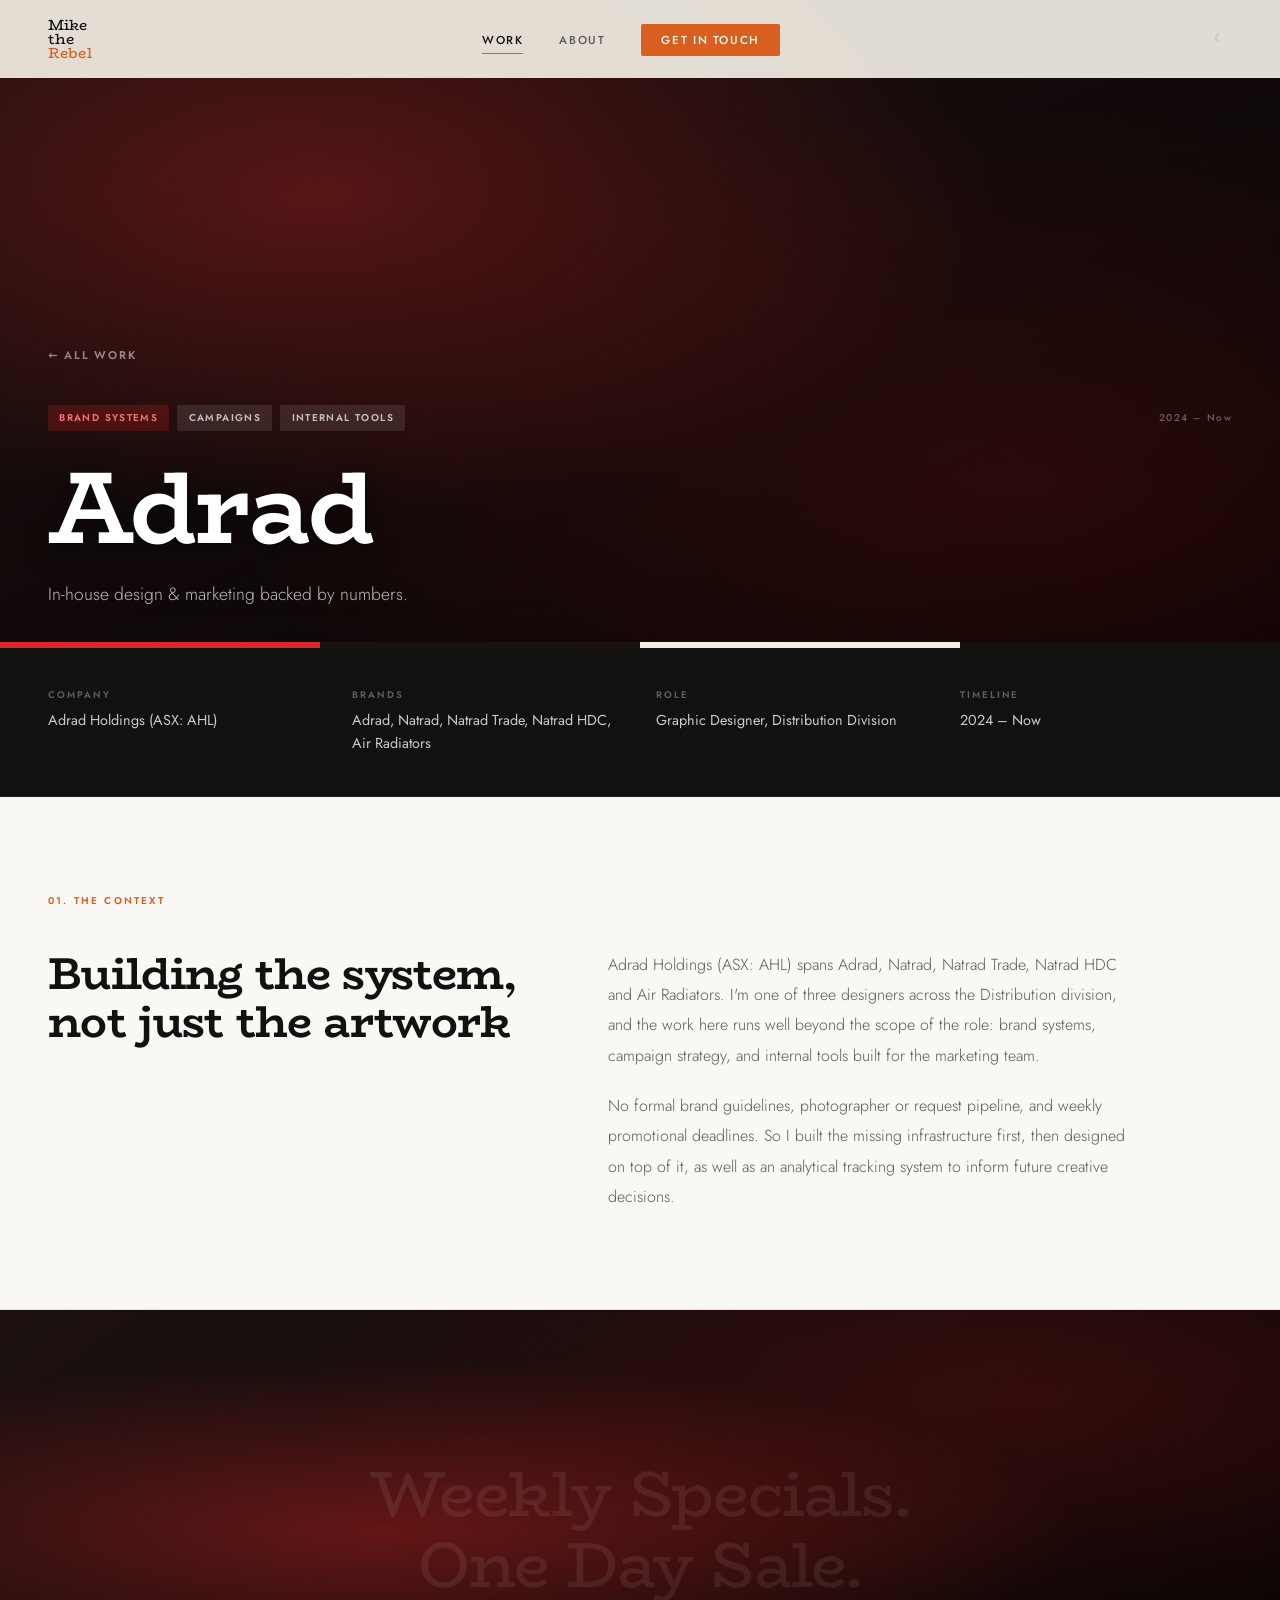
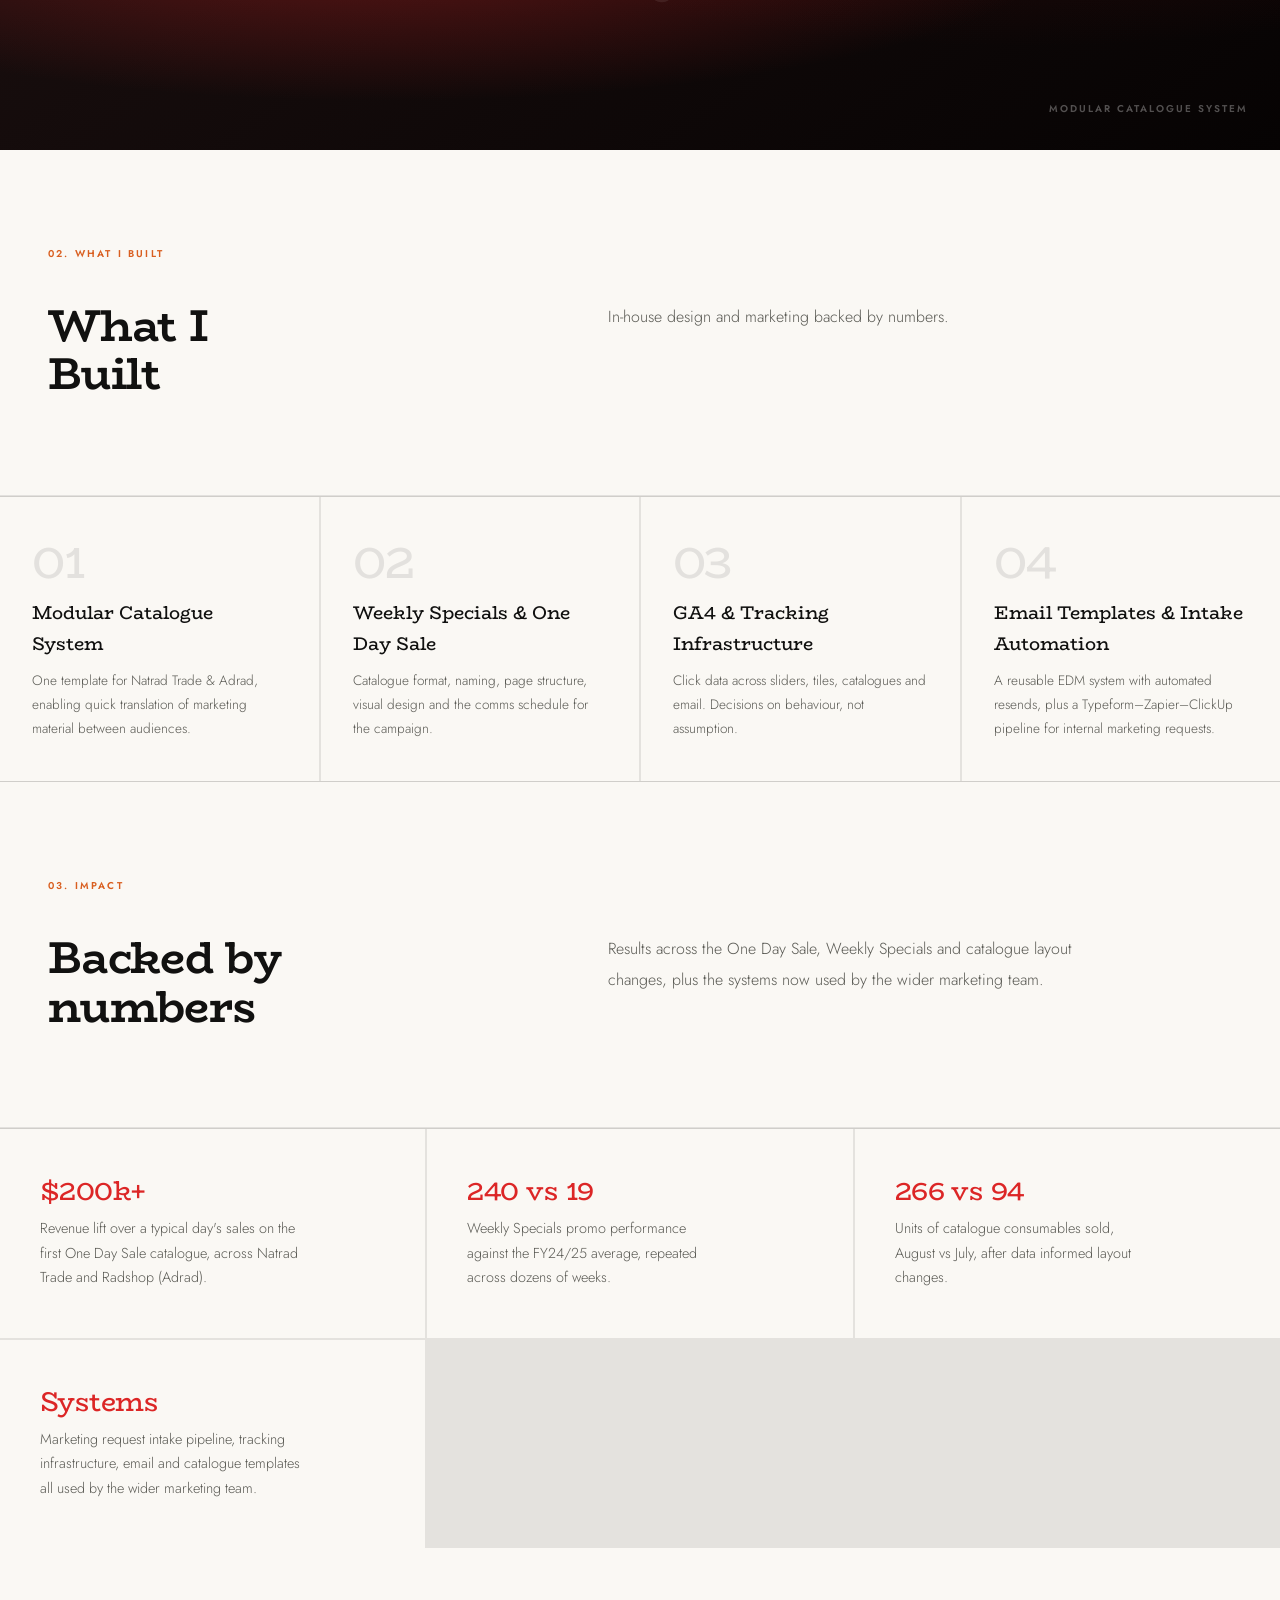
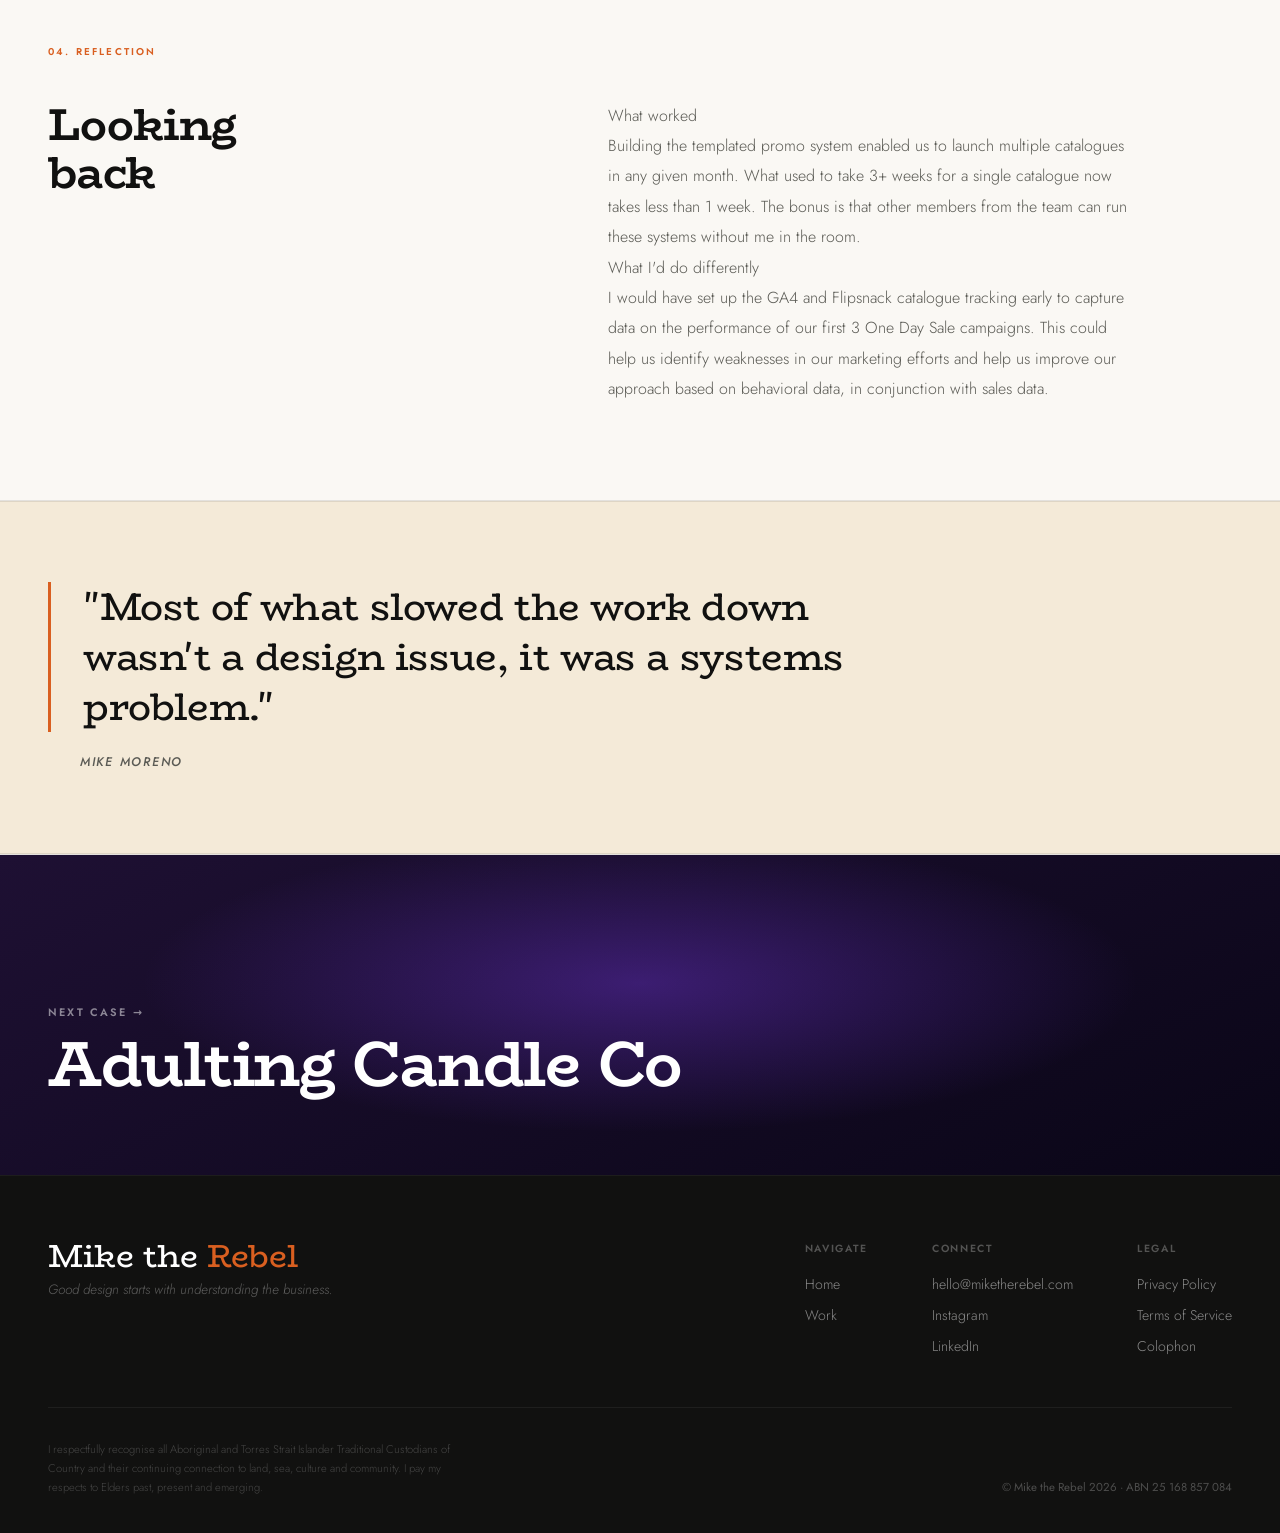
==== commit 289fef97: "Add files via upload" ====
--- a/case-adrad.html
+++ b/case-adrad.html
@@ -6,8 +6,9 @@
 <!-- End Google Tag Manager -->
 
 <meta charset="UTF-8">
+<meta name="robots" content="noindex, nofollow"><!-- hidden until visual mockups are approved -->
 <meta name="viewport" content="width=device-width, initial-scale=1.0">
-<title>ADRAD · Mike Moreno</title>
+<title>Adrad · Mike Moreno</title>
 <link rel="icon" href="assets/favicon.png">
 <link href="https://fonts.googleapis.com/css2?family=BioRhyme:wght@800&family=Jost:wght@300;400;500;600;700&display=swap" rel="stylesheet">
 <link rel="stylesheet" href="styles/site.css">
@@ -28,13 +29,13 @@
   <div class="cs-hero-content">
     <a href="work.html" class="cs-back">← All Work</a>
     <div class="cs-meta-row">
-      <span class="cs-meta-pill" style="background: rgba(220,38,38,0.22); color: #f87171;">Campaign Strategy</span>
-      <span class="cs-meta-pill">EDM</span>
-      <span class="cs-meta-pill">Web</span>
-      <span class="cs-meta-year">Selected Work</span>
+      <span class="cs-meta-pill" style="background: rgba(220,38,38,0.22); color: #f87171;">Brand Systems</span>
+      <span class="cs-meta-pill">Campaigns</span>
+      <span class="cs-meta-pill">Internal Tools</span>
+      <span class="cs-meta-year">2024 – Now</span>
     </div>
-    <h1 class="cs-headline">ADRAD.</h1>
-    <p class="cs-tagline">A trade catalogue redesign and single-day promotional campaign for one of Australia's established automotive cooling brands.</p>
+    <h1 class="cs-headline">Adrad</h1>
+    <p class="cs-tagline">In-house design &amp; marketing backed by numbers.</p>
   </div>
   <div class="cs-hero-swatch">
     <div class="cs-swatch-block" style="background:#dc2626"></div>
@@ -46,118 +47,112 @@
 
 <section class="cs-overview">
   <div class="cs-overview-grid">
-    <div class="cs-kv"><span class="cs-kv-label">Industry</span><span class="cs-kv-val">Automotive Manufacturing · Cooling Systems</span></div>
-    <div class="cs-kv"><span class="cs-kv-label">Scope</span><span class="cs-kv-val">Catalogue Redesign, Campaign Strategy, EDM, Landing Pages</span></div>
-    <div class="cs-kv"><span class="cs-kv-label">Role</span><span class="cs-kv-val">Design &amp; Campaign Lead</span></div>
-    <div class="cs-kv"><span class="cs-kv-label">Note</span><span class="cs-kv-val">Shared at a high level, client details kept confidential</span></div>
+    <div class="cs-kv"><span class="cs-kv-label">Company</span><span class="cs-kv-val">Adrad Holdings (ASX: AHL)</span></div>
+    <div class="cs-kv"><span class="cs-kv-label">Brands</span><span class="cs-kv-val">Adrad, Natrad, Natrad Trade, Natrad HDC, Air Radiators</span></div>
+    <div class="cs-kv"><span class="cs-kv-label">Role</span><span class="cs-kv-val">Graphic Designer, Distribution Division</span></div>
+    <div class="cs-kv"><span class="cs-kv-label">Timeline</span><span class="cs-kv-val">2024 – Now</span></div>
   </div>
 </section>
 
 <main class="cs-body">
 
   <section class="cs-section reveal">
-    <div class="cs-section-label">01. The Challenge</div>
+    <div class="cs-section-label">01. The Context</div>
     <div class="cs-section-grid">
-      <h2 class="cs-section-headline">A trusted name,<br>an <span class="accent">outdated</span> pitch.</h2>
+      <h2 class="cs-section-headline">Building the system,<br>not just the artwork</h2>
       <div class="cs-section-copy">
-        <p>ADRAD has built a reputation across the Australian automotive trade for reliable radiators and cooling systems. But the product catalogue and trade communications hadn't kept pace: a dense, dated print document doing the job of a modern digital campaign.</p>
-        <p>Distributors respected the brand. They just weren't hearing from it in a way that drove action. The business wanted a sharper, more contemporary way to bring a major trade promotion to market.</p>
+        <p>Adrad Holdings (ASX: AHL) spans Adrad, Natrad, Natrad Trade, Natrad HDC and Air Radiators. I'm one of three designers across the Distribution division, and the work here runs well beyond the scope of the role: brand systems, campaign strategy, and internal tools built for the marketing team.</p>
+        <p>No formal brand guidelines, photographer or request pipeline, and weekly promotional deadlines. So I built the missing infrastructure first, then designed on top of it, as well as an analytical tracking system to inform future creative decisions.</p>
       </div>
     </div>
   </section>
-
   <div class="cs-visual-break" style="background: linear-gradient(145deg,#1c1010,#060303); min-height: 440px; position: relative; overflow: hidden;">
     <div style="position:absolute;inset:0;background:radial-gradient(ellipse at 30% 50%, rgba(220,38,38,0.4) 0%, transparent 55%), radial-gradient(ellipse at 80% 20%, rgba(150,20,20,0.28) 0%, transparent 50%)"></div>
     <div style="position:absolute;inset:0;display:flex;align-items:center;justify-content:center;padding:3rem;">
-      <p style="font-family:var(--bio);font-size:clamp(2.2rem,5vw,4rem);color:rgba(255,255,255,0.08);line-height:1.1;letter-spacing:-0.02em;user-select:none;text-align:center;">One Campaign.<br>One Focused Day.</p>
+      <p style="font-family:var(--bio);font-size:clamp(2.2rem,5vw,4rem);color:rgba(255,255,255,0.08);line-height:1.1;letter-spacing:-0.02em;user-select:none;text-align:center;">Weekly Specials.<br>One Day Sale.</p>
     </div>
-    <div style="position:absolute;bottom:2rem;right:2rem;font-size:0.62rem;font-weight:600;letter-spacing:0.2em;text-transform:uppercase;color:rgba(255,255,255,0.3);">Trade Promotion Campaign</div>
+    <div style="position:absolute;bottom:2rem;right:2rem;font-size:0.62rem;font-weight:600;letter-spacing:0.2em;text-transform:uppercase;color:rgba(255,255,255,0.3);">Modular Catalogue System</div>
   </div>
-
   <section class="cs-section reveal">
-    <div class="cs-section-label">02. The Strategy</div>
+    <div class="cs-section-label">02. What I Built</div>
     <div class="cs-section-grid">
-      <h2 class="cs-section-headline">One day.<br>Total <span class="accent">focus.</span></h2>
+      <h2 class="cs-section-headline">What I<br>Built</h2>
       <div class="cs-section-copy">
-        <p>Rather than a slow-drip campaign, we built the entire push around a single trade promotion day, concentrating attention, urgency, and incentive into one unmissable moment for ADRAD's distributor network.</p>
-        <p>The redesigned catalogue became the campaign's centrepiece: clearer product hierarchy, sharper photography direction, and a layout built to convert browsing into ordering, both in print and as a digital flip-through.</p>
+        <p>In-house design and marketing backed by numbers.</p>
       </div>
     </div>
   </section>
-
-  <div class="cs-pull-quote">
-    <blockquote>"The catalogue redesign and campaign gave our distributor network exactly the kind of moment we were looking for."</blockquote>
-    <cite>Trade Marketing Lead, ADRAD</cite>
+  <div class="cs-process-steps">
+    <div class="cs-step">
+      <div class="cs-step-num">01</div>
+      <div class="cs-step-title">Modular Catalogue System</div>
+      <div class="cs-step-desc">One template for Natrad Trade &amp; Adrad, enabling quick translation of marketing material between audiences.</div>
+    </div>
+    <div class="cs-step">
+      <div class="cs-step-num">02</div>
+      <div class="cs-step-title">Weekly Specials &amp; One Day Sale</div>
+      <div class="cs-step-desc">Catalogue format, naming, page structure, visual design and the comms schedule for the campaign.</div>
+    </div>
+    <div class="cs-step">
+      <div class="cs-step-num">03</div>
+      <div class="cs-step-title">GA4 &amp; Tracking Infrastructure</div>
+      <div class="cs-step-desc">Click data across sliders, tiles, catalogues and email. Decisions on behaviour, not assumption.</div>
+    </div>
+    <div class="cs-step">
+      <div class="cs-step-num">04</div>
+      <div class="cs-step-title">Email Templates &amp; Intake Automation</div>
+      <div class="cs-step-desc">A reusable EDM system with automated resends, plus a Typeform–Zapier–ClickUp pipeline for internal marketing requests.</div>
+    </div>
   </div>
-
   <section class="cs-section reveal">
-    <div class="cs-section-label">03. The Process</div>
+    <div class="cs-section-label">03. Impact</div>
     <div class="cs-section-grid">
-      <h2 class="cs-section-headline">Built to<br><span class="accent">convert.</span></h2>
+      <h2 class="cs-section-headline">Backed by<br>numbers</h2>
       <div class="cs-section-copy">
-        <p>The campaign ran across coordinated channels: a redesigned catalogue as the core reference document, a multi-stage EDM sequence building anticipation ahead of the promotion day, and dedicated landing pages for order capture.</p>
-        <p>Every touchpoint pointed distributors toward the same moment. No competing messages, no diluted urgency: one clear campaign, built to peak on one day.</p>
+        <p>Results across the One Day Sale, Weekly Specials and catalogue layout changes, plus the systems now used by the wider marketing team.</p>
       </div>
     </div>
   </section>
-
-  <div class="cs-process-steps">
-    <div class="cs-step">
-      <div class="cs-step-num">01</div>
-      <div class="cs-step-title">Catalogue Redesign</div>
-      <div class="cs-step-desc">Full product catalogue restructure: hierarchy, photography direction, print and digital formats.</div>
+  <div class="cs-results cs-results--4">
+    <div class="cs-result">
+      <div class="cs-result-num" style="color:#dc2626; font-size:1.7rem;">$200k+</div>
+      <div class="cs-result-label">Revenue lift over a typical day's sales on the first One Day Sale catalogue, across Natrad Trade and Radshop (Adrad).</div>
     </div>
-    <div class="cs-step">
-      <div class="cs-step-num">02</div>
-      <div class="cs-step-title">Campaign Strategy</div>
-      <div class="cs-step-desc">Single-day promotion concept, distributor incentive structure, channel sequencing.</div>
+    <div class="cs-result">
+      <div class="cs-result-num" style="color:#dc2626; font-size:1.7rem;">240 vs 19</div>
+      <div class="cs-result-label">Weekly Specials promo performance against the FY24/25 average, repeated across dozens of weeks.</div>
     </div>
-    <div class="cs-step">
-      <div class="cs-step-num">03</div>
-      <div class="cs-step-title">EDM Design</div>
-      <div class="cs-step-desc">Multi-stage email sequence building anticipation and driving same-day action.</div>
+    <div class="cs-result">
+      <div class="cs-result-num" style="color:#dc2626; font-size:1.7rem;">266 vs 94</div>
+      <div class="cs-result-label">Units of catalogue consumables sold, August vs July, after data informed layout changes.</div>
     </div>
-    <div class="cs-step">
-      <div class="cs-step-num">04</div>
-      <div class="cs-step-title">Landing Pages</div>
-      <div class="cs-step-desc">Order capture pages designed to convert distributor traffic on the day of the promotion.</div>
+    <div class="cs-result">
+      <div class="cs-result-num" style="color:#dc2626; font-size:1.7rem;">Systems</div>
+      <div class="cs-result-label">Marketing request intake pipeline, tracking infrastructure, email and catalogue templates all used by the wider marketing team.</div>
     </div>
   </div>
-
   <section class="cs-section reveal">
-    <div class="cs-section-label">04. The Outcome</div>
+    <div class="cs-section-label">04. Reflection</div>
     <div class="cs-section-grid">
-      <h2 class="cs-section-headline">A record day<br>for <span class="accent">trade orders.</span></h2>
+      <h2 class="cs-section-headline">Looking<br>back</h2>
       <div class="cs-section-copy">
-        <p>The promotion day delivered the strongest single-day trade order result in the campaign's history, a result that reframed how the team thought about campaign-led marketing versus steady-state promotion.</p>
-        <p>The redesigned catalogue is now the standing reference document across the distributor network, and the single-day campaign format has become a repeatable playbook for future promotions.</p>
+        <div class="cs-reflect"><div class="cs-reflect-item"><span class="cs-reflect-label">What worked</span><p>Building the templated promo system enabled us to launch multiple catalogues in any given month. What used to take 3+ weeks for a single catalogue now takes less than 1 week. The bonus is that other members from the team can run these systems without me in the room.</p></div><div class="cs-reflect-item"><span class="cs-reflect-label">What I'd do differently</span><p>I would have set up the GA4 and Flipsnack catalogue tracking early to capture data on the performance of our first 3 One Day Sale campaigns. This could help us identify weaknesses in our marketing efforts and help us improve our approach based on behavioral data, in conjunction with sales data.</p></div></div>
       </div>
     </div>
   </section>
-
-  <div class="cs-results">
-    <div class="cs-result">
-      <div class="cs-result-num" style="color:#dc2626">Record</div>
-      <div class="cs-result-label">Highest single-day trade order volume in the campaign's history</div>
-    </div>
-    <div class="cs-result">
-      <div class="cs-result-num" style="color:#dc2626">1</div>
-      <div class="cs-result-label">Campaign day, the entire push was concentrated into one moment</div>
-    </div>
-    <div class="cs-result">
-      <div class="cs-result-num" style="color:#dc2626">1×</div>
-      <div class="cs-result-label">Repeatable playbook now used for future distributor campaigns</div>
-    </div>
+  <div class="cs-pull-quote">
+    <blockquote>"Most of what slowed the work down wasn't a design issue, it was a systems problem."</blockquote>
+    <cite>Mike Moreno</cite>
   </div>
 
 </main>
 
 <div class="cs-next">
-  <a href="case-mile-high.html" class="cs-next-inner">
+  <a href="case-adulting-candle.html" class="cs-next-inner">
     <span class="cs-next-label">Next Case →</span>
-    <h2 class="cs-next-title">Mile High Coffee Club</h2>
-    <div class="cs-next-bg" style="background:linear-gradient(155deg,#2d1c0a,#0e0904)"></div>
-    <div class="cs-next-texture" style="background:radial-gradient(ellipse at 25% 35%, rgba(217,95,32,0.38) 0%, transparent 55%)"></div>
+    <h2 class="cs-next-title">Adulting Candle Co</h2>
+    <div class="cs-next-bg" style="background:linear-gradient(155deg,#1e1033,#0a0617)"></div>
+    <div class="cs-next-texture" style="background:radial-gradient(ellipse at 50% 40%, rgba(124,58,237,0.38) 0%, transparent 55%)"></div>
   </a>
 </div>
 
